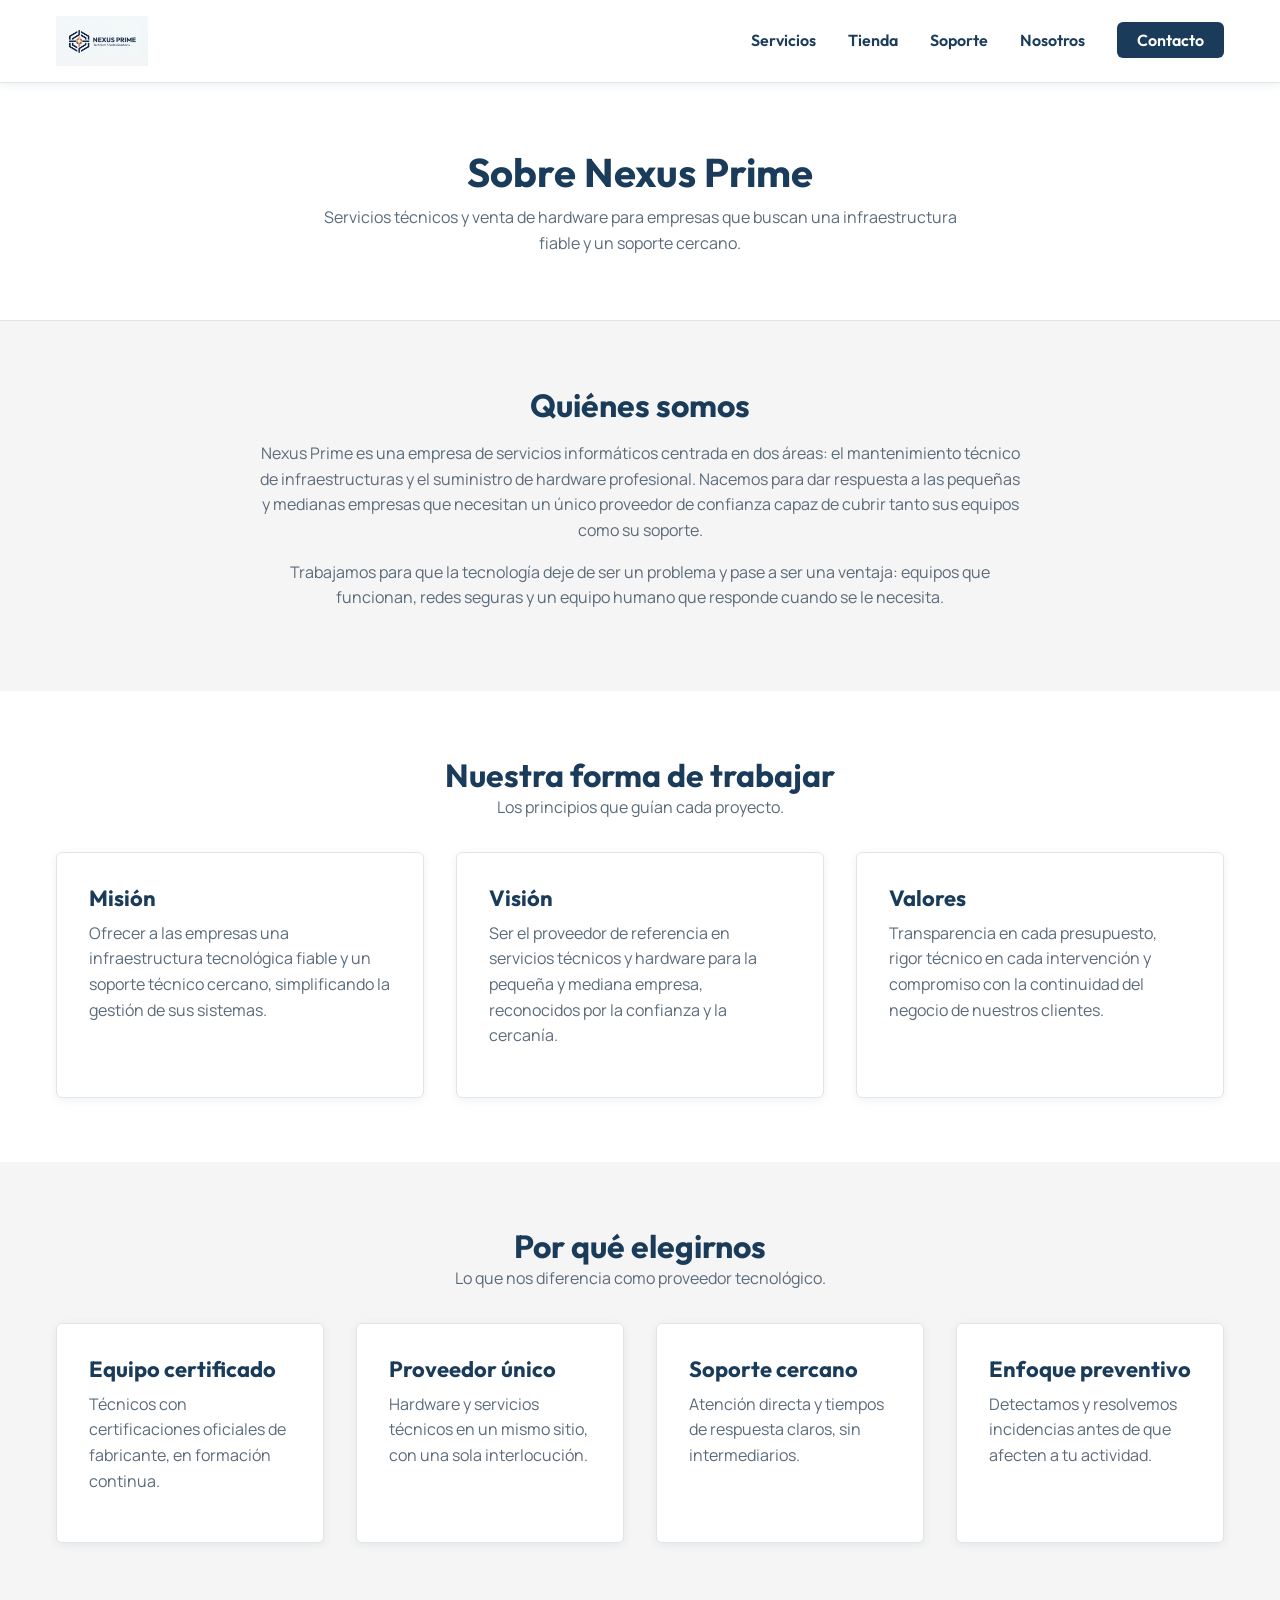
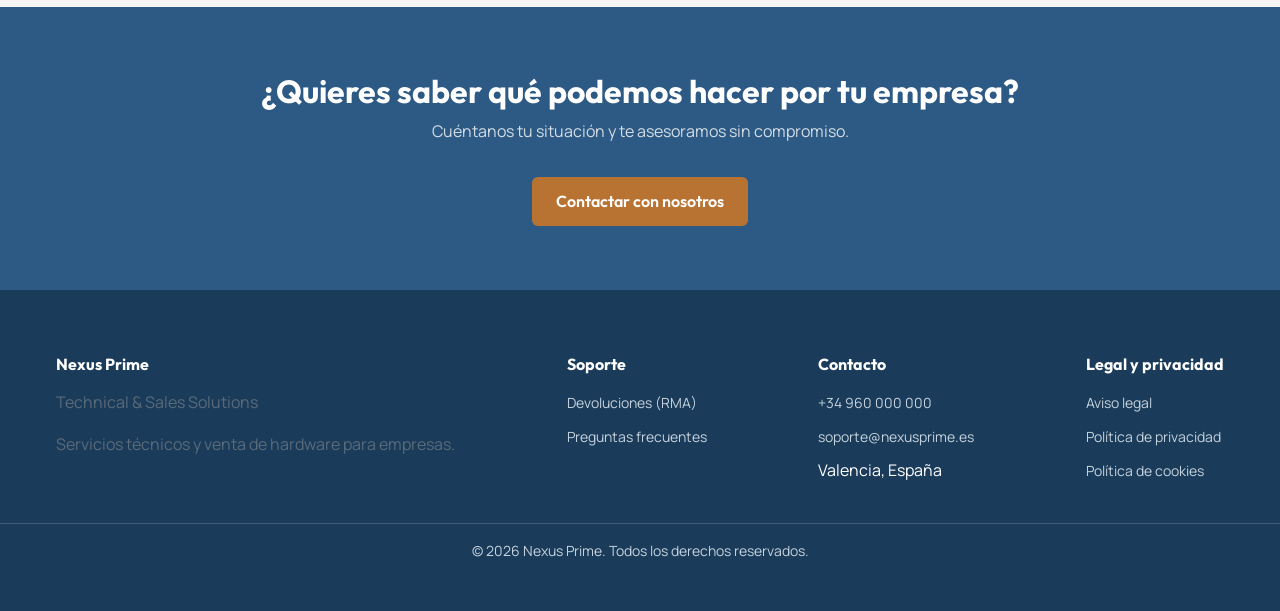
==== empresa.html @ 7a37170a "Proyecto NXP Yusef Haitak" ====
<!DOCTYPE html>
<html lang="es">
<head>

    <!-- ===== Metadatos ===== -->
    <meta charset="UTF-8">
    <meta name="viewport" content="width=device-width, initial-scale=1.0">
    <meta name="description" content="Conoce Nexus Prime: empresa de servicios técnicos informáticos y venta de hardware para empresas. Experiencia, equipo certificado y compromiso con el cliente.">
    <title>Nosotros | Nexus Prime</title>

    <!-- ===== Tipografías ===== -->
    <link rel="preconnect" href="https://fonts.googleapis.com">
    <link rel="preconnect" href="https://fonts.gstatic.com" crossorigin>
    <link href="https://fonts.googleapis.com/css2?family=Manrope:wght@400;500;600;700&family=Outfit:wght@400;600;700&display=swap" rel="stylesheet">

    <!-- ===== Hojas de estilo ===== -->
    <link rel="stylesheet" href="assets/css/reset.css">
    <link rel="stylesheet" href="assets/css/style.css">

</head>
<body>

    <!-- ==========================================================
         CABECERA / NAVBAR
         ========================================================== -->
    <header class="cabecera">
        <nav class="navbar" aria-label="Navegación principal">

            <a href="index.html" class="logo">
                <img src="img/logo.png" alt="Nexus Prime - Technical &amp; Sales Solutions">
            </a>

            <button class="menu-hamburguesa" aria-label="Abrir menú de navegación" aria-expanded="false" aria-controls="nav-links">
                &#9776;
            </button>

            <ul class="nav-links" id="nav-links">
                <li><a href="servicios.html">Servicios</a></li>
                <li><a href="tienda.html">Tienda</a></li>
                <li><a href="soporte.html">Soporte</a></li>
                <li><a href="empresa.html">Nosotros</a></li>
                <li><a href="contacto.html" class="btn-contacto">Contacto</a></li>
            </ul>

        </nav>
    </header>

    <main>

        <!-- ==========================================================
             ENCABEZADO DE PÁGINA
             ========================================================== -->
        <section class="cabecera-pagina">
            <div class="contenedor">
                <h1>Sobre Nexus Prime</h1>
                <p>
                    Servicios técnicos y venta de hardware para empresas que
                    buscan una infraestructura fiable y un soporte cercano.
                </p>
            </div>
        </section>

        <!-- ==========================================================
             QUIÉNES SOMOS
             ========================================================== -->
        <section class="seccion">
            <div class="contenedor">
                <div class="empresa-intro">
                    <h2>Quiénes somos</h2>
                    <p>
                        Nexus Prime es una empresa de servicios informáticos
                        centrada en dos áreas: el mantenimiento técnico de
                        infraestructuras y el suministro de hardware profesional.
                        Nacemos para dar respuesta a las pequeñas y medianas
                        empresas que necesitan un único proveedor de confianza
                        capaz de cubrir tanto sus equipos como su soporte.
                    </p>
                    <p>
                        Trabajamos para que la tecnología deje de ser un problema
                        y pase a ser una ventaja: equipos que funcionan, redes
                        seguras y un equipo humano que responde cuando se le
                        necesita.
                    </p>
                </div>
            </div>
        </section>

        <!-- ==========================================================
             MISIÓN, VISIÓN Y VALORES
             ========================================================== -->
        <section class="seccion productos">
            <div class="contenedor">

                <div class="seccion-titulo">
                    <h2>Nuestra forma de trabajar</h2>
                    <p>Los principios que guían cada proyecto.</p>
                </div>

                <div class="grid-tarjetas">

                    <article class="tarjeta">
                        <h3>Misión</h3>
                        <p>
                            Ofrecer a las empresas una infraestructura
                            tecnológica fiable y un soporte técnico cercano,
                            simplificando la gestión de sus sistemas.
                        </p>
                    </article>

                    <article class="tarjeta">
                        <h3>Visión</h3>
                        <p>
                            Ser el proveedor de referencia en servicios técnicos
                            y hardware para la pequeña y mediana empresa,
                            reconocidos por la confianza y la cercanía.
                        </p>
                    </article>

                    <article class="tarjeta">
                        <h3>Valores</h3>
                        <p>
                            Transparencia en cada presupuesto, rigor técnico en
                            cada intervención y compromiso con la continuidad
                            del negocio de nuestros clientes.
                        </p>
                    </article>

                </div>
            </div>
        </section>

        <!-- ==========================================================
             POR QUÉ ELEGIRNOS
             ========================================================== -->
        <section class="seccion">
            <div class="contenedor">

                <div class="seccion-titulo">
                    <h2>Por qué elegirnos</h2>
                    <p>Lo que nos diferencia como proveedor tecnológico.</p>
                </div>

                <div class="grid-tarjetas">

                    <article class="tarjeta">
                        <h3>Equipo certificado</h3>
                        <p>
                            Técnicos con certificaciones oficiales de
                            fabricante, en formación continua.
                        </p>
                    </article>

                    <article class="tarjeta">
                        <h3>Proveedor único</h3>
                        <p>
                            Hardware y servicios técnicos en un mismo sitio,
                            con una sola interlocución.
                        </p>
                    </article>

                    <article class="tarjeta">
                        <h3>Soporte cercano</h3>
                        <p>
                            Atención directa y tiempos de respuesta claros,
                            sin intermediarios.
                        </p>
                    </article>

                    <article class="tarjeta">
                        <h3>Enfoque preventivo</h3>
                        <p>
                            Detectamos y resolvemos incidencias antes de que
                            afecten a tu actividad.
                        </p>
                    </article>

                </div>
            </div>
        </section>

        <!-- ==========================================================
             PRE-FOOTER / CIERRE
             ========================================================== -->
        <section class="cierre">
            <div class="contenedor">
                <h2>¿Quieres saber qué podemos hacer por tu empresa?</h2>
                <p>Cuéntanos tu situación y te asesoramos sin compromiso.</p>
                <a href="contacto.html" class="btn btn-primario">Contactar con nosotros</a>
            </div>
        </section>

    </main>

    <!-- ==========================================================
         FOOTER
         ========================================================== -->
    <footer class="footer">
        <div class="footer-contenido">

            <div class="footer-columna">
                <h4>Nexus Prime</h4>
                <p>Technical &amp; Sales Solutions</p>
                <p>Servicios técnicos y venta de hardware para empresas.</p>
            </div>

            <div class="footer-columna">
                <h4>Soporte</h4>
                <ul>
                    <li><a href="rma.html">Devoluciones (RMA)</a></li>
                    <li><a href="faq.html">Preguntas frecuentes</a></li>
                </ul>
            </div>

            <div class="footer-columna">
                <h4>Contacto</h4>
                <ul>
                    <li><a href="tel:+34960000000">+34 960 000 000</a></li>
                    <li><a href="mailto:soporte@nexusprime.es">soporte@nexusprime.es</a></li>
                    <li>Valencia, España</li>
                </ul>
            </div>

            <div class="footer-columna">
                <h4>Legal y privacidad</h4>
                <ul>
                    <li><a href="aviso-legal.html">Aviso legal</a></li>
                    <li><a href="privacidad.html">Política de privacidad</a></li>
                    <li><a href="cookies.html">Política de cookies</a></li>
                </ul>
            </div>

        </div>

        <p class="footer-marca">
            &copy; 2026 Nexus Prime. Todos los derechos reservados.
        </p>
    </footer>

    <!-- ===== Scripts ===== -->
    <script src="assets/js/main.js" defer></script>

</body>
</html>
---- assets/css/style.css ----
/* ==========================================================
   STYLE.CSS - Hoja de estilos global
   Nexus Prime | Yusef Haitak Martínez
   ----------------------------------------------------------
   1. Variables (:root)
   2. Base del documento
   3. Foco / accesibilidad
   4. Contenedor
   5. Botones
   6. Secciones
   7. Cabecera / navbar
   8. Footer
   9. Portada (hero, confianza, tarjetas, cierre)
   10. Páginas internas
   11. Responsive
   ========================================================== */


/* ==========================================================
   1. VARIABLES
   ========================================================== */
:root {

    /* Paleta corporativa */
    --azul-marino: #1a3c5a;
    --azul-marino-claro: #2c5a85;

    /* Cobre: solo como fondo de botón con texto blanco (ratio 4.5:1) */
    --cobre: #b87333;
    --cobre-hover: #a5642c;

    /* Fondos */
    --blanco-hueso: #f5f5f5;
    --blanco-puro: #ffffff;

    /* Textos */
    --texto-principal: #1a3c5a;
    --texto-secundario: #5a6b7a;
    --texto-claro: #ffffff;

    /* Bordes y sombras */
    --color-borde: #e1e5e9;
    --sombra-suave: 0 2px 8px rgba(26, 60, 90, 0.08);
    --sombra-media: 0 6px 20px rgba(26, 60, 90, 0.12);

    /* Tipografías */
    --fuente-titulos: 'Outfit', 'Trebuchet MS', sans-serif;
    --fuente-texto: 'Manrope', 'Segoe UI', sans-serif;

    /* Escala tipográfica */
    --fs-h1: 2.5rem;
    --fs-h2: 2rem;
    --fs-h3: 1.375rem;
    --fs-base: 1rem;
    --fs-small: 0.875rem;

    /* Espaciado */
    --esp-xs: 0.5rem;
    --esp-sm: 1rem;
    --esp-md: 2rem;
    --esp-lg: 4rem;

    /* Otros */
    --radio-borde: 6px;
    --ancho-maximo: 1200px;
    --transicion: 0.3s ease;
}


/* ==========================================================
   2. BASE DEL DOCUMENTO
   ========================================================== */
body {
    font-family: var(--fuente-texto);
    font-size: var(--fs-base);
    color: var(--texto-principal);
    background-color: var(--blanco-hueso);
}

h1,
h2,
h3,
h4,
h5,
h6 {
    font-family: var(--fuente-titulos);
    font-weight: 700;
    line-height: 1.25;
    color: var(--texto-principal);
}

h1 { font-size: var(--fs-h1); }
h2 { font-size: var(--fs-h2); }
h3 { font-size: var(--fs-h3); }

p {
    margin-bottom: var(--esp-sm);
    color: var(--texto-secundario);
}

main a:not(.btn) {
    color: var(--azul-marino);
    transition: color var(--transicion);
}

main a:not(.btn):hover {
    color: var(--azul-marino-claro);
    text-decoration: underline;
}


/* ==========================================================
   3. FOCO / ACCESIBILIDAD
   ========================================================== */

/* El atributo hidden debe ocultar siempre, aunque la clase
   del elemento defina otro display */
[hidden] {
    display: none !important;
}

a:focus-visible,
button:focus-visible,
input:focus-visible,
textarea:focus-visible,
select:focus-visible {
    outline: 3px solid var(--cobre);
    outline-offset: 2px;
}


/* ==========================================================
   4. CONTENEDOR
   ========================================================== */
.contenedor {
    width: 100%;
    max-width: var(--ancho-maximo);
    margin: 0 auto;
    padding-left: var(--esp-sm);
    padding-right: var(--esp-sm);
}


/* ==========================================================
   5. BOTONES
   ========================================================== */
.btn {
    display: inline-block;
    font-family: var(--fuente-titulos);
    font-size: var(--fs-base);
    font-weight: 600;
    padding: 0.75rem 1.5rem;
    border: none;
    border-radius: var(--radio-borde);
    cursor: pointer;
    transition: background-color var(--transicion), transform var(--transicion);
}

.btn:hover {
    transform: translateY(-2px);
}

/* Primario: fondo cobre + texto blanco */
.btn-primario {
    background-color: var(--cobre);
    color: var(--texto-claro);
}

.btn-primario:hover {
    background-color: var(--cobre-hover);
}

/* Secundario: fondo azul marino + texto blanco */
.btn-secundario {
    background-color: var(--azul-marino);
    color: var(--texto-claro);
}

.btn-secundario:hover {
    background-color: var(--azul-marino-claro);
}


/* ==========================================================
   6. SECCIONES
   ========================================================== */
.seccion {
    padding-top: var(--esp-lg);
    padding-bottom: var(--esp-lg);
}

.seccion-titulo {
    text-align: center;
    margin-bottom: var(--esp-md);
}


/* ==========================================================
   7. CABECERA / NAVBAR
   ========================================================== */
.cabecera {
    position: sticky;
    top: 0;
    z-index: 100;
    background-color: var(--blanco-puro);
    border-bottom: 1px solid var(--color-borde);
    box-shadow: var(--sombra-suave);
}

.navbar {
    display: flex;
    flex-direction: row;
    justify-content: space-between;
    align-items: center;
    max-width: var(--ancho-maximo);
    margin: 0 auto;
    padding: var(--esp-sm);
}

.logo img {
    max-height: 50px;
    width: auto;
}

.nav-links {
    display: flex;
    flex-direction: row;
    align-items: center;
    gap: var(--esp-md);
}

.nav-links a {
    font-family: var(--fuente-titulos);
    font-weight: 600;
    color: var(--azul-marino);
    padding: var(--esp-xs) 0;
    transition: color var(--transicion);
}

.nav-links a:hover {
    color: var(--cobre-hover);
}

/* Enlace de Contacto como botón destacado */
.nav-links .btn-contacto {
    background-color: var(--azul-marino);
    color: var(--texto-claro);
    padding: 0.5rem 1.25rem;
    border-radius: var(--radio-borde);
}

.nav-links .btn-contacto:hover {
    background-color: var(--azul-marino-claro);
    color: var(--texto-claro);
}

/* Botón hamburguesa: oculto en escritorio, visible en móvil */
.menu-hamburguesa {
    display: none;
    background: none;
    border: none;
    font-size: 1.75rem;
    color: var(--azul-marino);
    cursor: pointer;
    padding: var(--esp-xs);
}


/* ==========================================================
   8. FOOTER
   ========================================================== */
.footer {
    background-color: var(--azul-marino);
    color: var(--texto-claro);
    padding-top: var(--esp-lg);
    padding-bottom: var(--esp-md);
}

.footer-contenido {
    display: flex;
    flex-direction: row;
    justify-content: space-between;
    flex-wrap: wrap;
    gap: var(--esp-md);
    max-width: var(--ancho-maximo);
    margin: 0 auto;
    padding: 0 var(--esp-sm);
}

.footer-columna h4 {
    font-family: var(--fuente-titulos);
    color: var(--texto-claro);
    margin-bottom: var(--esp-sm);
}

.footer-columna ul li {
    margin-bottom: var(--esp-xs);
}

.footer-columna a {
    color: #c5d2dd;
    font-size: var(--fs-small);
    transition: color var(--transicion);
}

.footer-columna a:hover {
    color: var(--texto-claro);
}

.footer-marca {
    text-align: center;
    margin-top: var(--esp-md);
    padding-top: var(--esp-sm);
    border-top: 1px solid rgba(255, 255, 255, 0.15);
    font-size: var(--fs-small);
    color: #c5d2dd;
}


/* ==========================================================
   9. PORTADA
   ========================================================== */

/* --- Hero --- */
.hero {
    background-color: var(--azul-marino);
    background-image: linear-gradient(rgba(26, 60, 90, 0.85), rgba(26, 60, 90, 0.85)), url('../../img/hero/hero.webp');
    background-size: cover;
    background-position: center;
    color: var(--texto-claro);
    text-align: center;
    padding: var(--esp-lg) var(--esp-sm);
}

.hero-contenido {
    max-width: 720px;
    margin: 0 auto;
}

.hero h1 {
    color: var(--texto-claro);
    margin-bottom: var(--esp-sm);
}

.hero-subtitulo {
    color: #d4dde4;
    font-size: 1.125rem;
    margin-bottom: var(--esp-md);
}

/* --- Bloque de confianza --- */
.confianza-lista {
    display: flex;
    flex-direction: row;
    justify-content: space-between;
    gap: var(--esp-md);
    text-align: center;
}

.confianza-lista li {
    flex: 1;
}

.confianza-lista h3 {
    margin-bottom: var(--esp-xs);
}

/* --- Grid de tarjetas (servicios y productos) --- */
.grid-tarjetas {
    display: grid;
    grid-template-columns: repeat(auto-fit, minmax(260px, 1fr));
    gap: var(--esp-md);
}

.tarjeta {
    display: flex;
    flex-direction: column;
    background-color: var(--blanco-puro);
    border: 1px solid var(--color-borde);
    border-radius: var(--radio-borde);
    padding: var(--esp-md);
    box-shadow: var(--sombra-suave);
    transition: transform var(--transicion), box-shadow var(--transicion);
}

.tarjeta:hover {
    transform: translateY(-4px);
    box-shadow: var(--sombra-media);
}

.tarjeta h3 {
    margin-bottom: var(--esp-xs);
}

/* El botón se separa del texto y queda anclado al fondo de la tarjeta */
.tarjeta .btn {
    margin-top: auto;
    align-self: flex-start;
}

/* --- Tarjeta de producto --- */
.tarjeta-producto img {
    border-radius: var(--radio-borde);
    margin-bottom: var(--esp-sm);
}

/* --- Alterna el fondo entre secciones --- */
.productos {
    background-color: var(--blanco-puro);
}

/* --- Pre-footer / cierre --- */
.cierre {
    background-color: var(--azul-marino-claro);
    color: var(--texto-claro);
    text-align: center;
    padding: var(--esp-lg) var(--esp-sm);
}

.cierre h2 {
    color: var(--texto-claro);
    margin-bottom: var(--esp-xs);
}

.cierre p {
    color: #d4dde4;
    margin-bottom: var(--esp-md);
}


/* ==========================================================
   10. PÁGINAS INTERNAS
   ========================================================== */

/* --- Encabezado de página --- */
.cabecera-pagina {
    background-color: var(--blanco-puro);
    border-bottom: 1px solid var(--color-borde);
    padding: var(--esp-lg) var(--esp-sm);
    text-align: center;
}

.cabecera-pagina h1 {
    margin-bottom: var(--esp-xs);
}

.cabecera-pagina p {
    max-width: 640px;
    margin: 0 auto;
}

/* --- Listado de servicios --- */
.lista-servicios {
    display: grid;
    grid-template-columns: repeat(auto-fit, minmax(320px, 1fr));
    gap: var(--esp-md);
}

.servicio {
    display: flex;
    flex-direction: column;
    background-color: var(--blanco-puro);
    border: 1px solid var(--color-borde);
    border-radius: var(--radio-borde);
    padding: var(--esp-md);
    box-shadow: var(--sombra-suave);
}

.servicio h2 {
    font-size: var(--fs-h3);
    margin-bottom: var(--esp-xs);
}

.servicio-detalles {
    margin: var(--esp-sm) 0;
}

.servicio-detalles li {
    position: relative;
    padding-left: 1.25rem;
    margin-bottom: var(--esp-xs);
    color: var(--texto-secundario);
    font-size: var(--fs-small);
}

/* Marca de lista en cobre */
.servicio-detalles li::before {
    content: "\2022";
    position: absolute;
    left: 0;
    color: var(--cobre);
    font-weight: 700;
}

.servicio .btn {
    margin-top: auto;
    align-self: flex-start;
}

/* --- Catálogo de tienda: filtros + grid --- */
.catalogo {
    display: grid;
    grid-template-columns: 260px 1fr;
    gap: var(--esp-md);
    align-items: start;
}

/* Panel lateral de filtros */
.filtros {
    background-color: var(--blanco-puro);
    border: 1px solid var(--color-borde);
    border-radius: var(--radio-borde);
    padding: var(--esp-md);
    box-shadow: var(--sombra-suave);
}

.filtro-grupo {
    margin-bottom: var(--esp-md);
}

.filtro-grupo:last-child {
    margin-bottom: 0;
}

.filtro-grupo label {
    display: block;
    font-family: var(--fuente-titulos);
    font-weight: 600;
    font-size: var(--fs-small);
    margin-bottom: var(--esp-xs);
}

.filtro-grupo input,
.filtro-grupo select {
    width: 100%;
    padding: 0.5rem 0.75rem;
    border: 1px solid var(--color-borde);
    border-radius: var(--radio-borde);
    background-color: var(--blanco-hueso);
}

/* Etiqueta de categoría dentro de la tarjeta de producto */
.producto-categoria {
    display: inline-block;
    align-self: flex-start;
    font-size: var(--fs-small);
    color: var(--texto-secundario);
    text-transform: uppercase;
    letter-spacing: 0.05em;
    margin-bottom: var(--esp-xs);
}

.producto-precio {
    font-family: var(--fuente-titulos);
    font-size: var(--fs-h3);
    font-weight: 700;
    color: var(--texto-principal);
    margin-bottom: var(--esp-xs);
}

/* Indicador de stock con código de color */
.producto-stock {
    font-size: var(--fs-small);
    font-weight: 600;
    margin-bottom: var(--esp-sm);
}

.stock-disponible { color: #2e7d32; }
.stock-pedido     { color: #b8860b; }
.stock-agotado    { color: #c0392b; }

/* Mensaje cuando el filtrado no devuelve productos */
.sin-resultados {
    grid-column: 1 / -1;
    text-align: center;
    padding: var(--esp-md);
    color: var(--texto-secundario);
}

/* --- Ficha de detalle --- */
.migas {
    padding: var(--esp-md) 0 0;
    font-size: var(--fs-small);
    color: var(--texto-secundario);
}

.migas a {
    color: var(--azul-marino);
}

.migas span {
    margin: 0 var(--esp-xs);
}

/* Bloque superior: galería + información */
.ficha {
    display: grid;
    grid-template-columns: 1fr 1fr;
    gap: var(--esp-lg);
    padding: var(--esp-md) 0 var(--esp-lg);
}

/* Galería de imágenes */
.galeria-principal {
    width: 100%;
    border: 1px solid var(--color-borde);
    border-radius: var(--radio-borde);
    margin-bottom: var(--esp-sm);
}

.galeria-miniaturas {
    display: flex;
    gap: var(--esp-sm);
}

.miniatura {
    flex: 1;
    padding: 0;
    border: 2px solid var(--color-borde);
    border-radius: var(--radio-borde);
    background: none;
    cursor: pointer;
    overflow: hidden;
    transition: border-color var(--transicion);
}

.miniatura:hover {
    border-color: var(--azul-marino-claro);
}

/* Miniatura activa marcada en cobre */
.miniatura.activa {
    border-color: var(--cobre);
}

/* Información del producto */
.ficha-info h1 {
    margin: var(--esp-xs) 0;
}

.ficha-referencia {
    font-size: var(--fs-small);
    color: var(--texto-secundario);
    margin-bottom: var(--esp-md);
}

/* Bloque de precio */
.ficha-precio {
    margin-bottom: var(--esp-sm);
}

.precio-base {
    font-family: var(--fuente-titulos);
    font-size: 2rem;
    font-weight: 700;
    color: var(--texto-principal);
}

.precio-etiqueta {
    font-size: var(--fs-small);
    color: var(--texto-secundario);
    margin-left: var(--esp-xs);
}

.precio-iva {
    display: block;
    font-size: var(--fs-small);
    color: var(--texto-secundario);
    margin-top: 0.25rem;
}

.ficha-descripcion {
    margin: var(--esp-md) 0;
}

/* Botones de acción de la ficha */
.ficha-acciones {
    display: flex;
    flex-wrap: wrap;
    gap: var(--esp-sm);
}

/* Tabla de especificaciones */
.ficha-especificaciones {
    padding-bottom: var(--esp-lg);
}

.ficha-especificaciones h2 {
    margin-bottom: var(--esp-md);
}

.ficha-especificaciones table {
    width: 100%;
    background-color: var(--blanco-puro);
    border: 1px solid var(--color-borde);
    border-radius: var(--radio-borde);
    overflow: hidden;
}

.ficha-especificaciones th,
.ficha-especificaciones td {
    text-align: left;
    padding: 0.75rem var(--esp-sm);
    border-bottom: 1px solid var(--color-borde);
}

.ficha-especificaciones tr:last-child th,
.ficha-especificaciones tr:last-child td {
    border-bottom: none;
}

.ficha-especificaciones th {
    width: 35%;
    font-family: var(--fuente-titulos);
    color: var(--texto-principal);
    background-color: var(--blanco-hueso);
}

.ficha-especificaciones td {
    color: var(--texto-secundario);
}

.ficha-descarga {
    margin-top: var(--esp-md);
}

/* --- Página Nosotros --- */
.empresa-intro {
    max-width: 760px;
    margin: 0 auto;
    text-align: center;
}

.empresa-intro h2 {
    margin-bottom: var(--esp-sm);
}

/* --- Página de soporte --- */
.soporte-cta {
    text-align: center;
    margin-top: var(--esp-md);
}

.soporte-faq {
    display: grid;
    grid-template-columns: repeat(auto-fit, minmax(320px, 1fr));
    gap: var(--esp-md);
}

.faq-item {
    background-color: var(--blanco-puro);
    border: 1px solid var(--color-borde);
    border-left: 4px solid var(--cobre);
    border-radius: var(--radio-borde);
    padding: var(--esp-md);
    box-shadow: var(--sombra-suave);
}

.faq-item h3 {
    font-size: var(--fs-base);
    margin-bottom: var(--esp-xs);
}

.faq-item p {
    margin-bottom: 0;
}

/* --- Página de contacto --- */
.contacto-bloque {
    display: grid;
    grid-template-columns: 2fr 1fr;
    gap: var(--esp-lg);
    align-items: start;
}

.contacto-formulario h2,
.contacto-datos h2,
.contacto-confirmacion h2 {
    font-size: var(--fs-h3);
    margin-bottom: var(--esp-md);
}

/* Campos del formulario */
.campo {
    margin-bottom: var(--esp-md);
}

.campo label {
    display: block;
    font-family: var(--fuente-titulos);
    font-weight: 600;
    font-size: var(--fs-small);
    margin-bottom: var(--esp-xs);
}

.campo input,
.campo select,
.campo textarea {
    width: 100%;
    padding: 0.625rem 0.75rem;
    border: 1px solid var(--color-borde);
    border-radius: var(--radio-borde);
    background-color: var(--blanco-puro);
}

.campo textarea {
    resize: vertical;
}

/* Casilla de aceptación de políticas */
.campo-checkbox {
    display: flex;
    align-items: flex-start;
    gap: var(--esp-xs);
}

.campo-checkbox input {
    width: auto;
    margin-top: 0.25rem;
}

.campo-checkbox label {
    margin-bottom: 0;
    font-weight: 400;
    font-family: var(--fuente-texto);
    color: var(--texto-secundario);
}

/* Mensaje de error de validación (lo mostrará JavaScript) */
.campo-error {
    display: block;
    color: #c0392b;
    font-size: var(--fs-small);
    margin-top: 0.25rem;
}

.campo input.invalido,
.campo select.invalido,
.campo textarea.invalido {
    border-color: #c0392b;
}

/* Mensaje de confirmación tras el envío */
.contacto-confirmacion {
    background-color: var(--blanco-puro);
    border: 1px solid var(--color-borde);
    border-left: 4px solid #2e7d32;
    border-radius: var(--radio-borde);
    padding: var(--esp-md);
    box-shadow: var(--sombra-suave);
}

/* Columna de datos de contacto */
.contacto-datos {
    background-color: var(--blanco-puro);
    border: 1px solid var(--color-borde);
    border-radius: var(--radio-borde);
    padding: var(--esp-md);
    box-shadow: var(--sombra-suave);
}

.dato {
    margin-bottom: var(--esp-md);
}

.dato:last-child {
    margin-bottom: 0;
}

.dato h3 {
    font-size: var(--fs-base);
    margin-bottom: 0.25rem;
}

.dato p {
    margin-bottom: 0;
}


/* ==========================================================
   11. RESPONSIVE - breakpoint 768px
   ========================================================== */
@media screen and (max-width: 768px) {

    :root {
        --fs-h1: 1.875rem;
        --fs-h2: 1.5rem;
    }

    /* Navbar */
    .menu-hamburguesa {
        display: block;
    }

    .navbar {
        flex-wrap: wrap;
    }

    .nav-links {
        display: none;
        flex-direction: column;
        width: 100%;
        gap: var(--esp-sm);
        padding: var(--esp-sm) 0;
    }

    /* Clase activada por JavaScript */
    .nav-links.activo {
        display: flex;
    }

    /* Footer */
    .footer-contenido {
        flex-direction: column;
        gap: var(--esp-md);
    }

    /* Portada */
    .confianza-lista {
        flex-direction: column;
        gap: var(--esp-md);
    }

    /* Tienda: filtros arriba, grid debajo */
    .catalogo {
        grid-template-columns: 1fr;
    }

    /* Ficha de detalle: galería e info en una columna */
    .ficha {
        grid-template-columns: 1fr;
        gap: var(--esp-md);
    }

    .ficha-especificaciones th {
        width: 45%;
    }

    /* Contacto: formulario y datos en una columna */
    .contacto-bloque {
        grid-template-columns: 1fr;
        gap: var(--esp-md);
    }
}
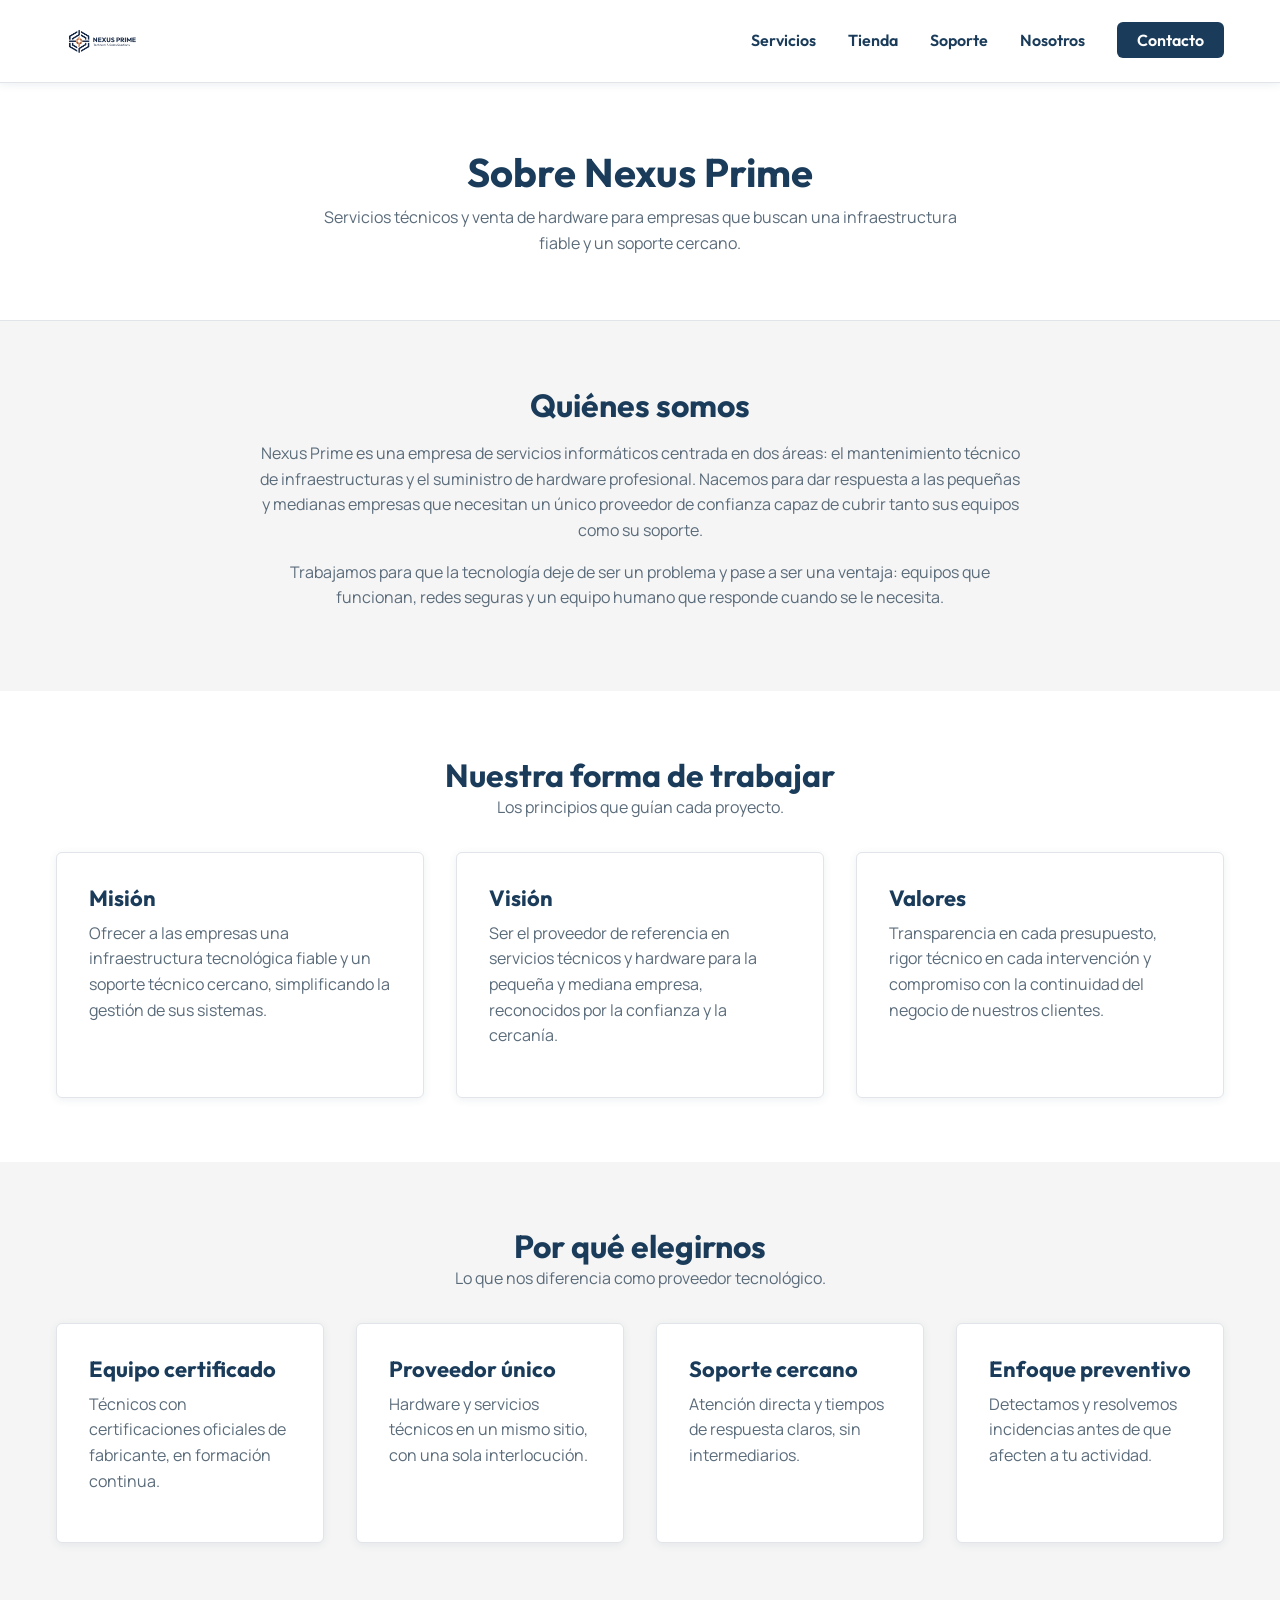
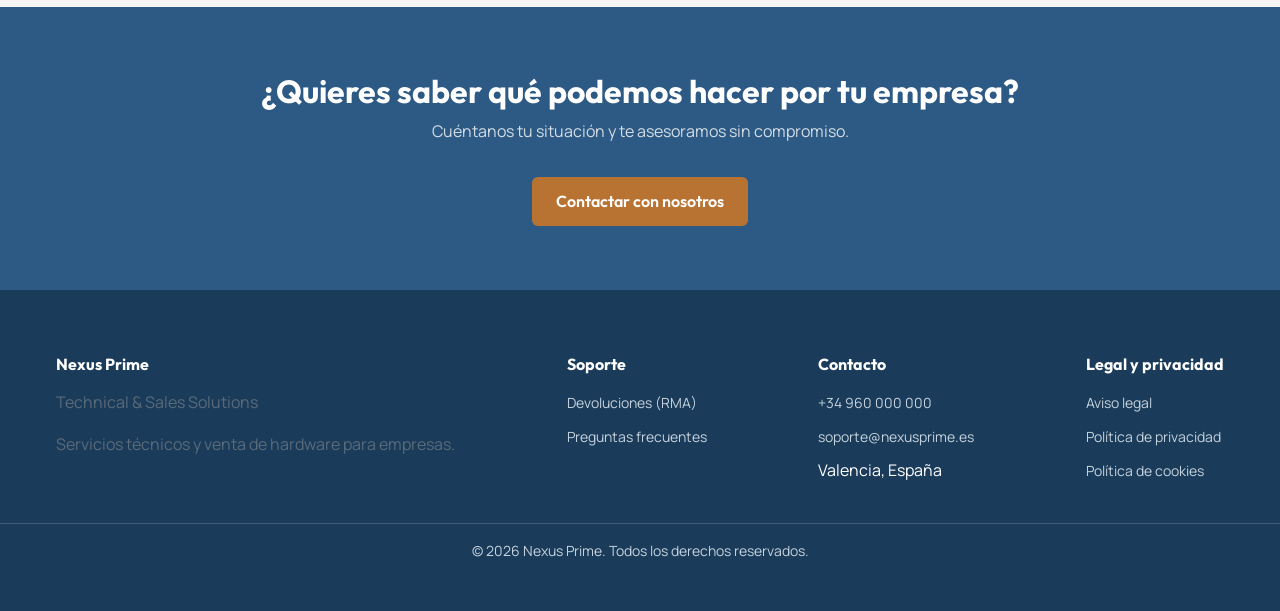
==== commit 10f86358: "Proyecto NXP Yusef Haitak - Logos sin fondo" ====
--- a/empresa.html
+++ b/empresa.html
@@ -27,7 +27,7 @@
         <nav class="navbar" aria-label="Navegación principal">
 
             <a href="index.html" class="logo">
-                <img src="img/logo.png" alt="Nexus Prime - Technical &amp; Sales Solutions">
+                <img src="img/logo_sin_fondo.png" alt="Nexus Prime - Technical &amp; Sales Solutions">
             </a>
 
             <button class="menu-hamburguesa" aria-label="Abrir menú de navegación" aria-expanded="false" aria-controls="nav-links">
